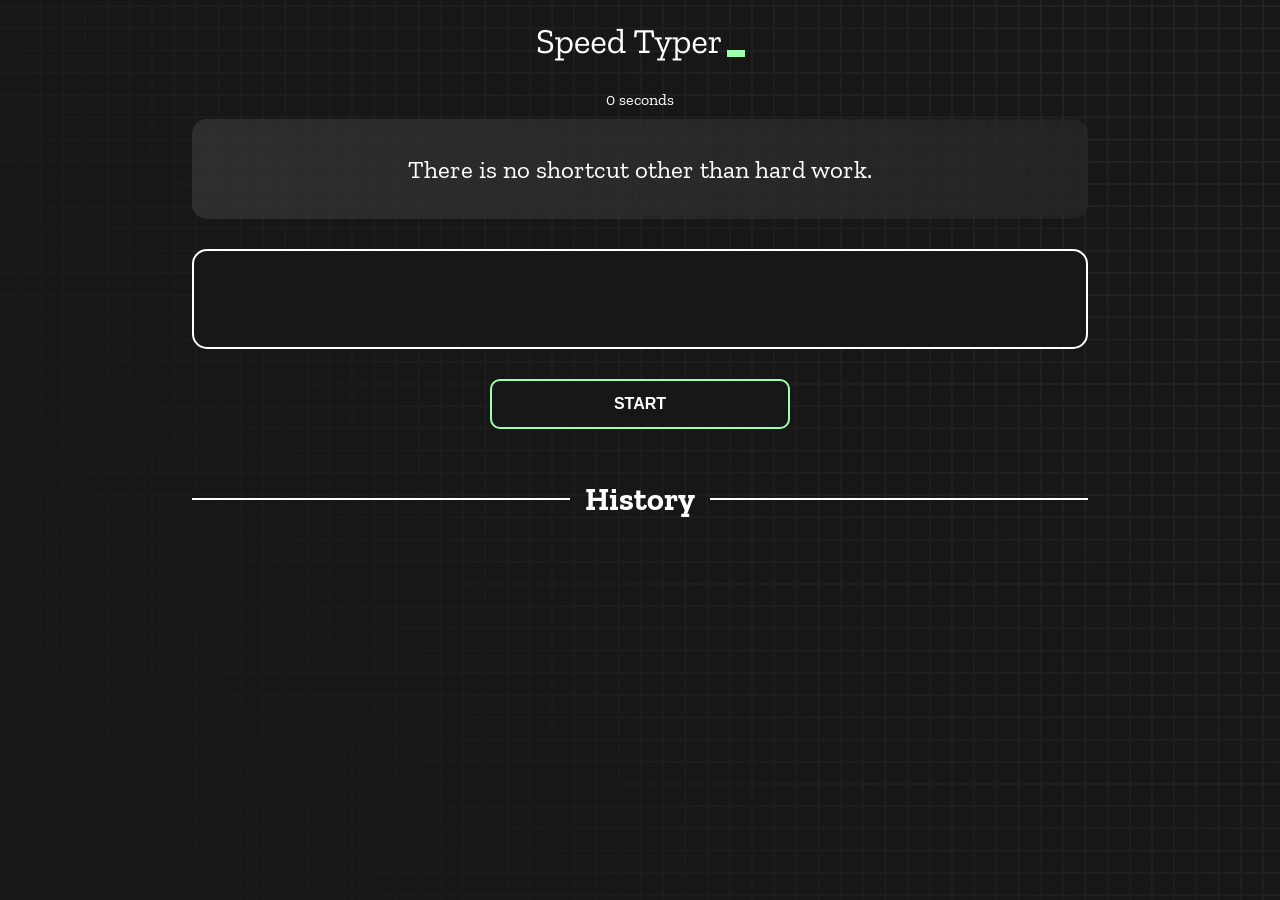
==== index.html @ d5da2e20 "Initial commit" ====
<!DOCTYPE html>
<html lang="en">
  <head>
    <meta charset="UTF-8" />
    <meta http-equiv="X-UA-Compatible" content="IE=edge" />
    <meta name="viewport" content="width=device-width, initial-scale=1.0" />
    <title>Speed Monster</title>
    <link rel="stylesheet" href="styles.css" />
    <link rel="preconnect" href="https://fonts.googleapis.com" />
    <link rel="preconnect" href="https://fonts.gstatic.com" crossorigin />
    <link
      href="https://fonts.googleapis.com/css2?family=Zilla+Slab:wght@300;400;500&display=swap"
      rel="stylesheet"
    />
  </head>
  <body>
    <h1 class="title"><img src="./logo.png" /></h1>
    <div id="show-time">0 seconds</div>

    <div class="box-container">
      <div id="question"></div>

      <div id="display" class="inactive"></div>

      <div class="buttons">
        <button id="starts">START</button>
      </div>

      <div class="divider-container">
        <div class="line"></div>
        <h1 class="title2">History</h1>
        <div class="line"></div>
      </div>
      <div id="histories"></div>
    </div>

    <div id="countdown"></div>
    <div id="modal-background" class="hidden"></div>
    <div id="result" class="hidden"></div>

    <script src="./history.js"></script>
    <script src="./script.js"></script>
  </body>
</html>
---- styles.css ----
* {
  padding: 0;
  margin: 0;
  box-sizing: border-box;
}

body {
  background-image: url("./bg.png");
  background-size: cover;
  background-position: left top;
  font-family: "Zilla Slab", serif;
}

.box-container {
  width: 70%;
  margin: 0 auto;
}

#question {
  height: 100px;
  display: flex;
  align-items: center;
  justify-content: center;
  color: white;
  font-size: 25px;
  border-radius: 15px;
  background: rgb(255, 255, 255);
  background: linear-gradient(
    92.49deg,
    rgba(255, 255, 255, 0.1) 0.18%,
    rgba(255, 255, 255, 0.05) 99.85%
  );
  backdrop-filter: blur(5px);
  margin-bottom: 30px;
}

#display {
  height: 100px;
  display: flex;
  flex-wrap: wrap;
  align-items: center;
  padding-left: 5rem;
  color: white;
  font-size: 32px;
  background-color: #171717;
  border: 2px solid #9dffad;
  border-radius: 15px;
}

#countdown {
  position: fixed;
  height: 100vh;
  width: 100vw;
  background-color: rgba(0, 0, 0, 0.8);
  top: 0;
  left: 0;
  display: flex;
  align-items: center;
  justify-content: center;
  font-size: 3rem;
  color: white;
  display: none;
}
#result {
  position: fixed;
  top: 10%; 
  left: 10%;
  transform: translate(-50%, -50%);
  height: 250px;
  width: 400px;
  background-color: #171717;
  border-radius: 15px;
  border: 2px solid #9dffad;
  color: white;
  text-align: center;
  padding: 2rem;
}
#show-time{
  text-align: center;
  color: white;
  margin: 10px 0;
}

.green {
  color: #9dffad;
}
.red {
  color: #eb6565;
}
.bold {
  font-weight: 700;
}
.inactive {
  border: 2px solid white !important;
}
.hidden {
  display: none;
}
.title {
  text-align: center;
  color: white;
  margin: 20px 0;
}

.divider-container {
  height: 80px;
  display: flex;
  justify-content: center;
  align-items: center;
  gap: 15px;
  margin: 0 auto;
}

.line {
  height: 2px;
  background: white;
  width: 100%;
}

.title2 {
  color: white;
  display: block;
}

.buttons {
  display: flex;
  justify-content: center;
  margin: 30px 0;
}
button {
  padding: 10px 20px;
  border: none;
  font-size: 16px;
  font-weight: bold;
  width: 300px;
  height: 50px;
  color: white;
  background-color: #171717;
  border-radius: 10px;
  border: 2px solid #9dffad;
  cursor: pointer;
}

#histories {
  display: flex;
  flex-wrap: wrap;
  justify-content: space-around;
}

.card {
  width: 100%;
  height: 100%;
  padding: 50px;
  display: flex;
  justify-content: space-between;
  align-items: center;
  padding: 20px 30px;
  color: white;
  border-radius: 15px;
  background: rgb(255, 255, 255);
  background: linear-gradient(
    92.49deg,
    rgba(255, 255, 255, 0.1) 0.18%,
    rgba(255, 255, 255, 0.05) 99.85%
  );
  backdrop-filter: blur(5px);
  margin-bottom: 30px;
}

#modal-background {
  background: rgb(255, 255, 255);
  background: linear-gradient(
    92.49deg,
    rgba(255, 255, 255, 0.1) 0.18%,
    rgba(255, 255, 255, 0.05) 99.85%
  );
  backdrop-filter: blur(5px);
  height: 100vh;
  width: 100%;
  position: fixed;
  top: 0;
}

@media only screen and (max-width: 700px) {
  .box-container {
    padding: 0 20px;
    width: 100%;
  }
  .card {
    flex-direction: column;
  }
}
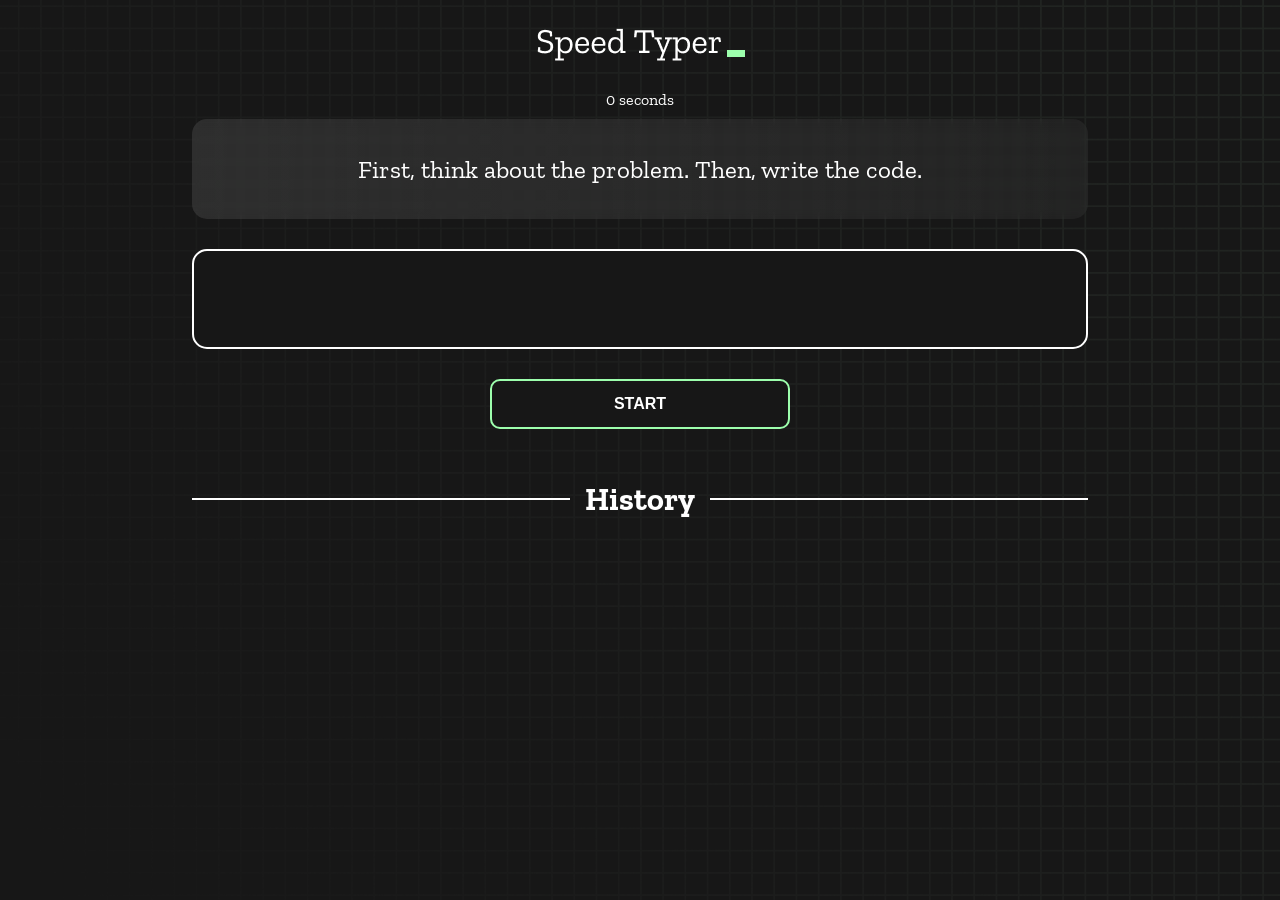
==== commit ec9e843d: "testing" ====
--- a/index.html
+++ b/index.html
@@ -4,7 +4,7 @@
     <meta charset="UTF-8" />
     <meta http-equiv="X-UA-Compatible" content="IE=edge" />
     <meta name="viewport" content="width=device-width, initial-scale=1.0" />
-    <title>Speed Monster</title>
+    <title>Type Monster</title>
     <link rel="stylesheet" href="styles.css" />
     <link rel="preconnect" href="https://fonts.googleapis.com" />
     <link rel="preconnect" href="https://fonts.gstatic.com" crossorigin />
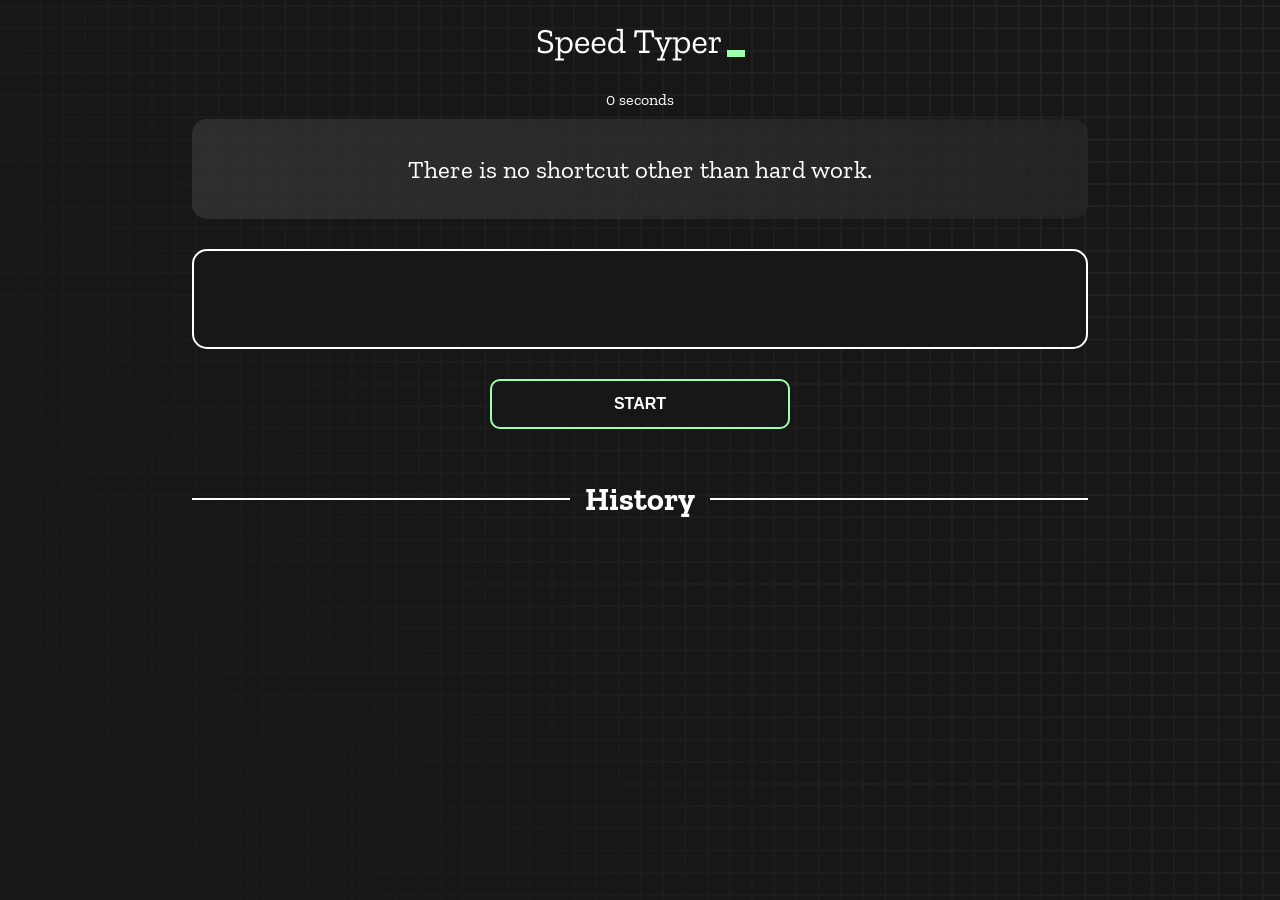
==== commit ba05a5ec: "btn id fixed" ====
--- a/index.html
+++ b/index.html
@@ -1,44 +1,44 @@
 <!DOCTYPE html>
 <html lang="en">
-  <head>
-    <meta charset="UTF-8" />
-    <meta http-equiv="X-UA-Compatible" content="IE=edge" />
-    <meta name="viewport" content="width=device-width, initial-scale=1.0" />
-    <title>Type Monster</title>
-    <link rel="stylesheet" href="styles.css" />
-    <link rel="preconnect" href="https://fonts.googleapis.com" />
-    <link rel="preconnect" href="https://fonts.gstatic.com" crossorigin />
-    <link
-      href="https://fonts.googleapis.com/css2?family=Zilla+Slab:wght@300;400;500&display=swap"
-      rel="stylesheet"
-    />
-  </head>
-  <body>
-    <h1 class="title"><img src="./logo.png" /></h1>
-    <div id="show-time">0 seconds</div>
 
-    <div class="box-container">
-      <div id="question"></div>
+<head>
+  <meta charset="UTF-8" />
+  <meta http-equiv="X-UA-Compatible" content="IE=edge" />
+  <meta name="viewport" content="width=device-width, initial-scale=1.0" />
+  <title>Type Monster</title>
+  <link rel="stylesheet" href="styles.css" />
+  <link rel="preconnect" href="https://fonts.googleapis.com" />
+  <link rel="preconnect" href="https://fonts.gstatic.com" crossorigin />
+  <link href="https://fonts.googleapis.com/css2?family=Zilla+Slab:wght@300;400;500&display=swap" rel="stylesheet" />
+</head>
 
-      <div id="display" class="inactive"></div>
+<body>
+  <h1 class="title"><img src="./logo.png" /></h1>
+  <div id="show-time">0 seconds</div>
 
-      <div class="buttons">
-        <button id="starts">START</button>
-      </div>
+  <div class="box-container">
+    <div id="question"></div>
 
-      <div class="divider-container">
-        <div class="line"></div>
-        <h1 class="title2">History</h1>
-        <div class="line"></div>
-      </div>
-      <div id="histories"></div>
+    <div id="display" class="inactive"></div>
+
+    <div class="buttons">
+      <button id="starts">START</button>
     </div>
 
-    <div id="countdown"></div>
-    <div id="modal-background" class="hidden"></div>
-    <div id="result" class="hidden"></div>
+    <div class="divider-container">
+      <div class="line"></div>
+      <h1 class="title2">History</h1>
+      <div class="line"></div>
+    </div>
+    <div id="histories"></div>
+  </div>
 
-    <script src="./history.js"></script>
-    <script src="./script.js"></script>
-  </body>
-</html>
+  <div id="countdown"></div>
+  <div id="modal-background" class="hidden"></div>
+  <div id="result" class="hidden"></div>
+
+  <script src="./history.js"></script>
+  <script src="./script.js"></script>
+</body>
+
+</html>
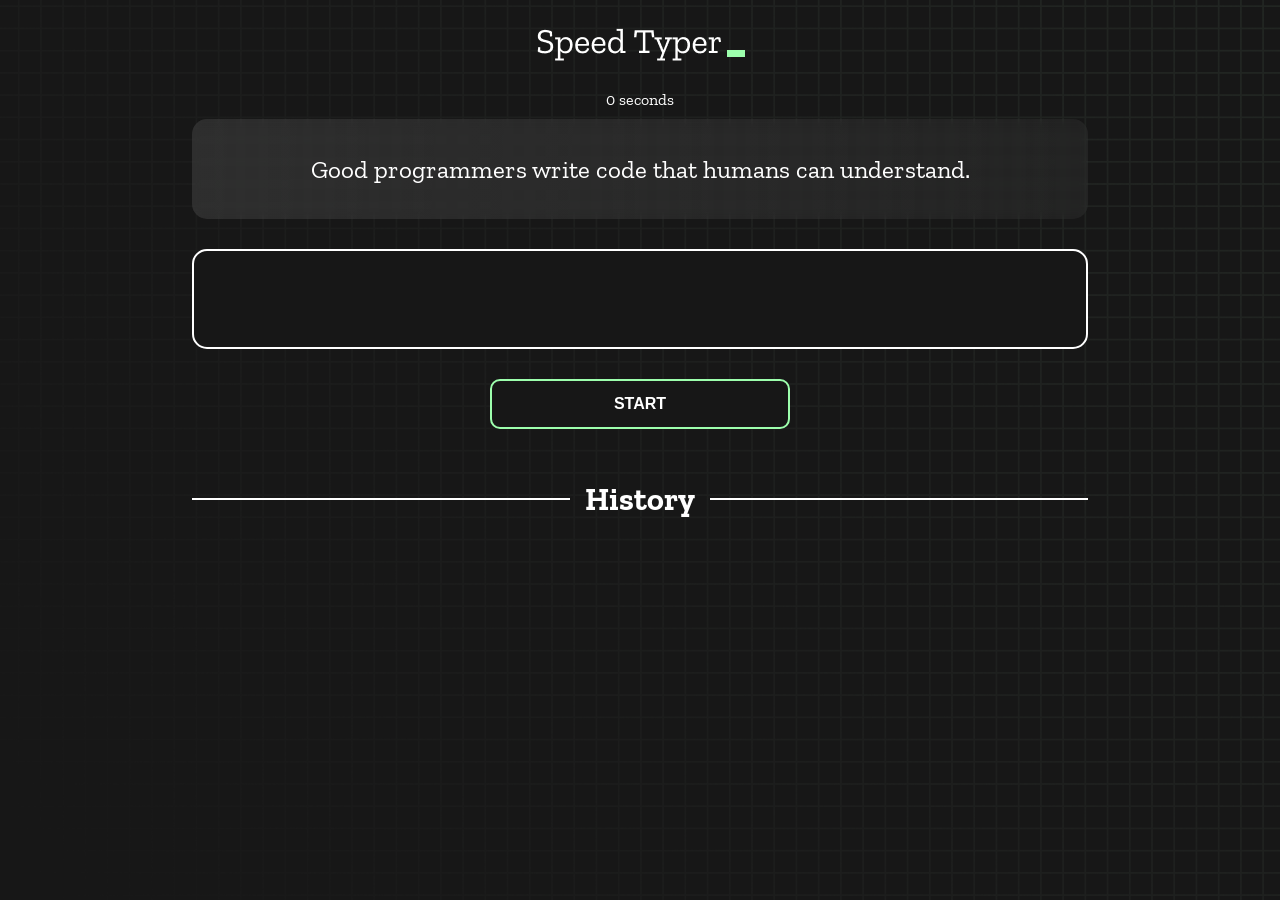
==== commit 3e12b5fc: "start counter fixed" ====
--- a/index.html
+++ b/index.html
@@ -5,7 +5,7 @@
   <meta charset="UTF-8" />
   <meta http-equiv="X-UA-Compatible" content="IE=edge" />
   <meta name="viewport" content="width=device-width, initial-scale=1.0" />
-  <title>Type Monster</title>
+  <title>Speed Monster</title>
   <link rel="stylesheet" href="styles.css" />
   <link rel="preconnect" href="https://fonts.googleapis.com" />
   <link rel="preconnect" href="https://fonts.gstatic.com" crossorigin />
